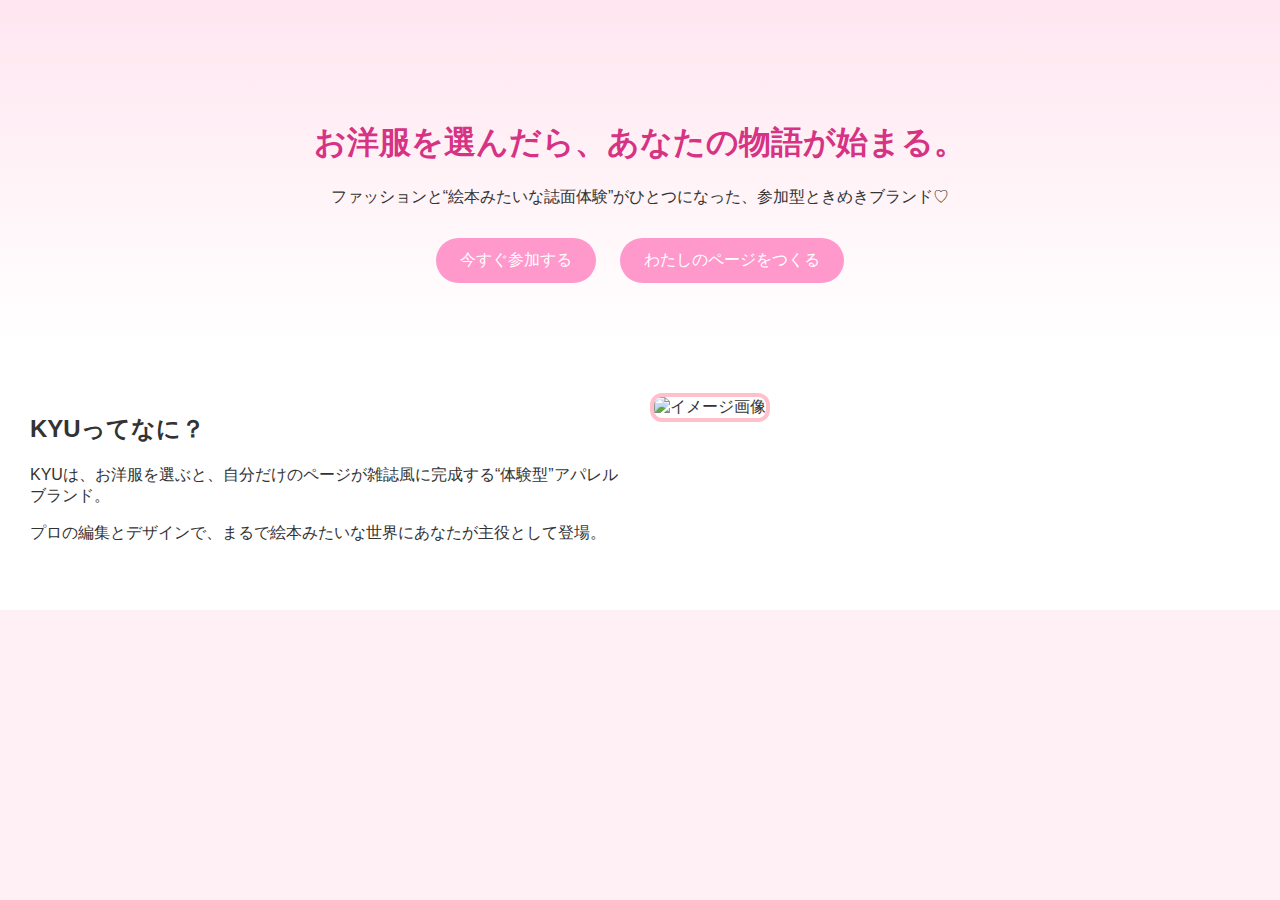
==== kyu_lp_template/index.html @ 945226c5 "Add files via upload" ====
<!DOCTYPE html>
<html lang="ja">
<head>
    <meta charset="UTF-8">
    <meta name="viewport" content="width=device-width, initial-scale=1.0">
    <title>KYU - かわいいからはじまる、わたしの物語</title>
    <link rel="stylesheet" href="style.css">
</head>
<body>
    <header class="hero">
        <h1>お洋服を選んだら、あなたの物語が始まる。</h1>
        <p>ファッションと“絵本みたいな誌面体験”がひとつになった、参加型ときめきブランド♡</p>
        <div class="cta-buttons">
            <a href="#" class="btn">今すぐ参加する</a>
            <a href="#" class="btn">わたしのページをつくる</a>
        </div>
    </header>
    <section class="intro">
        <div class="text">
            <h2>KYUってなに？</h2>
            <p>KYUは、お洋服を選ぶと、自分だけのページが雑誌風に完成する“体験型”アパレルブランド。</p>
            <p>プロの編集とデザインで、まるで絵本みたいな世界にあなたが主役として登場。</p>
        </div>
        <div class="image">
            <img src="img/sample1.jpg" alt="イメージ画像">
        </div>
    </section>
</body>
</html>
---- kyu_lp_template/style.css ----
body {
    font-family: 'Hiragino Maru Gothic Pro', sans-serif;
    background: #fff0f5;
    color: #333;
    margin: 0;
    padding: 0;
}
.hero {
    text-align: center;
    padding: 100px 20px 50px;
    background: linear-gradient(#ffe6f0, #fff);
}
.hero h1 {
    font-size: 2rem;
    color: #d63384;
}
.hero p {
    font-size: 1rem;
    margin: 20px 0;
}
.cta-buttons .btn {
    background: #ff99cc;
    color: white;
    text-decoration: none;
    padding: 12px 24px;
    margin: 10px;
    border-radius: 30px;
    display: inline-block;
}
.intro {
    display: flex;
    flex-wrap: wrap;
    padding: 40px 20px;
    background: white;
}
.intro .text {
    flex: 1 1 300px;
    padding: 10px;
}
.intro .image {
    flex: 1 1 300px;
    padding: 10px;
}
.intro img {
    width: 100%;
    border: 4px solid #ffc0cb;
    border-radius: 12px;
}
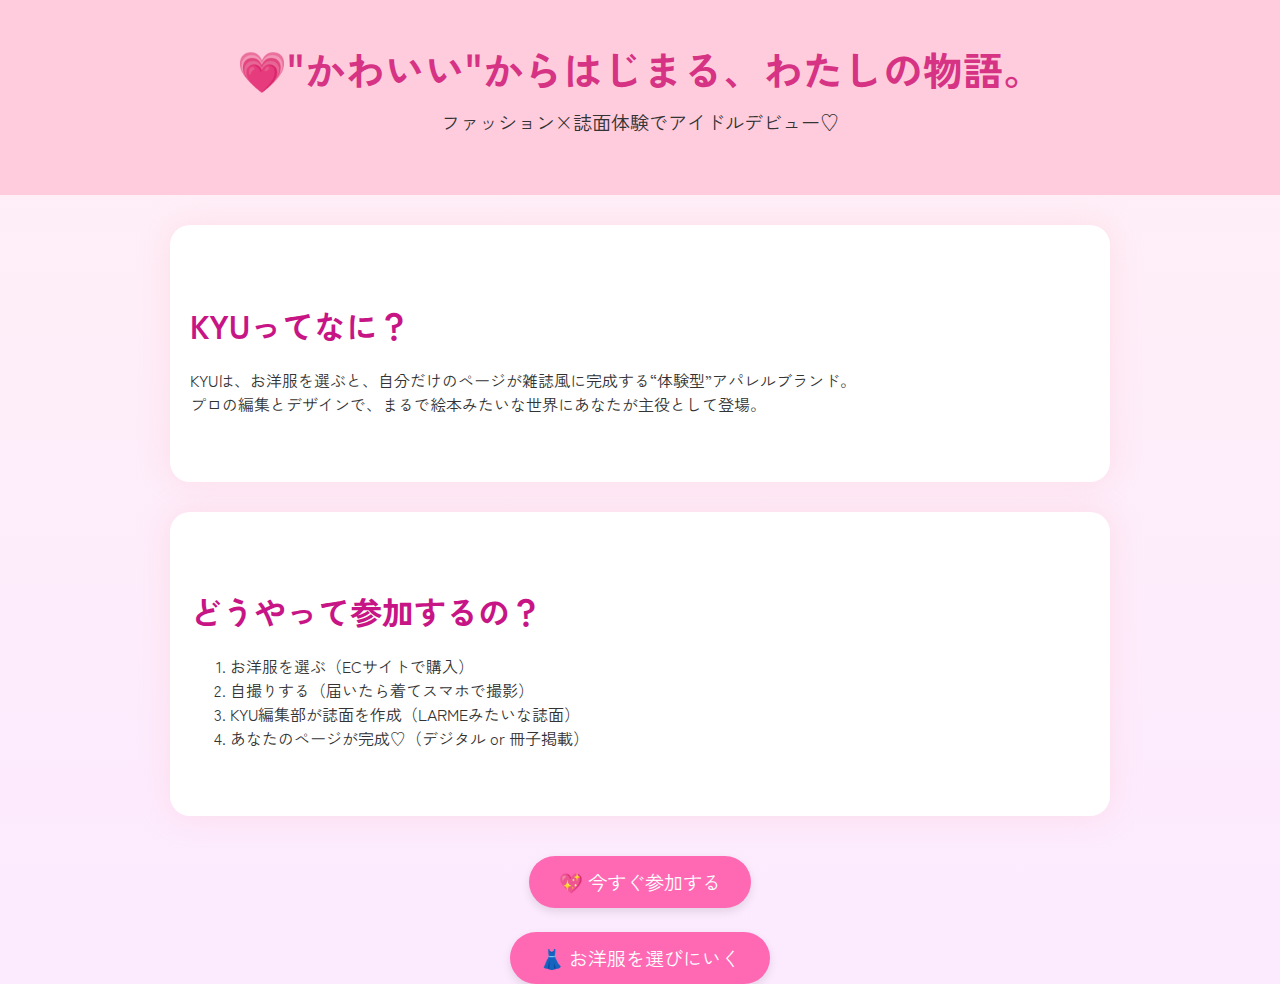
==== commit 0dc2dc8e: "Update index.html" ====
--- a/kyu_lp_template/index.html
+++ b/kyu_lp_template/index.html
@@ -1,30 +1,102 @@
-
 <!DOCTYPE html>
 <html lang="ja">
 <head>
-    <meta charset="UTF-8">
-    <meta name="viewport" content="width=device-width, initial-scale=1.0">
-    <title>KYU - かわいいからはじまる、わたしの物語</title>
-    <link rel="stylesheet" href="style.css">
+  <meta charset="UTF-8" />
+  <meta name="viewport" content="width=device-width, initial-scale=1.0" />
+  <title>KYU｜かわいいが始まるわたしの物語</title>
+  <link href="https://fonts.googleapis.com/css2?family=Zen+Kaku+Gothic+New&family=Great+Vibes&display=swap" rel="stylesheet">
+  <style>
+    body {
+      margin: 0;
+      font-family: 'Zen Kaku Gothic New', sans-serif;
+      background: linear-gradient(to bottom, #fff0f5, #fceaff);
+      color: #333;
+    }
+
+    header {
+      background: #ffccdd;
+      text-align: center;
+      padding: 40px 20px;
+    }
+
+    header h1 {
+      font-size: 2.5rem;
+      margin: 0;
+      color: #d63384;
+    }
+
+    header p {
+      margin-top: 10px;
+      font-size: 1.2rem;
+    }
+
+    .section {
+      padding: 50px 20px;
+      max-width: 900px;
+      margin: 0 auto;
+      background: white;
+      border-radius: 20px;
+      margin-top: 30px;
+      box-shadow: 0 0 30px rgba(255, 182, 193, 0.3);
+    }
+
+    .section h2 {
+      font-size: 2rem;
+      color: #c71585;
+      margin-bottom: 20px;
+    }
+
+    .cta {
+      text-align: center;
+      margin-top: 40px;
+    }
+
+    .cta a {
+      display: inline-block;
+      background: #ff69b4;
+      color: white;
+      text-decoration: none;
+      padding: 12px 30px;
+      border-radius: 30px;
+      font-size: 1.2rem;
+      box-shadow: 0 4px 10px rgba(0, 0, 0, 0.1);
+    }
+
+    .cta a:hover {
+      background: #ff1493;
+    }
+  </style>
 </head>
 <body>
-    <header class="hero">
-        <h1>お洋服を選んだら、あなたの物語が始まる。</h1>
-        <p>ファッションと“絵本みたいな誌面体験”がひとつになった、参加型ときめきブランド♡</p>
-        <div class="cta-buttons">
-            <a href="#" class="btn">今すぐ参加する</a>
-            <a href="#" class="btn">わたしのページをつくる</a>
-        </div>
-    </header>
-    <section class="intro">
-        <div class="text">
-            <h2>KYUってなに？</h2>
-            <p>KYUは、お洋服を選ぶと、自分だけのページが雑誌風に完成する“体験型”アパレルブランド。</p>
-            <p>プロの編集とデザインで、まるで絵本みたいな世界にあなたが主役として登場。</p>
-        </div>
-        <div class="image">
-            <img src="img/sample1.jpg" alt="イメージ画像">
-        </div>
-    </section>
+
+  <header>
+    <h1>💗"かわいい"からはじまる、わたしの物語。</h1>
+    <p>ファッション×誌面体験でアイドルデビュー♡</p>
+  </header>
+
+  <div class="section">
+    <h2>KYUってなに？</h2>
+    <p>
+      KYUは、お洋服を選ぶと、自分だけのページが雑誌風に完成する“体験型”アパレルブランド。<br>
+      プロの編集とデザインで、まるで絵本みたいな世界にあなたが主役として登場。
+    </p>
+  </div>
+
+  <div class="section">
+    <h2>どうやって参加するの？</h2>
+    <ol>
+      <li>お洋服を選ぶ（ECサイトで購入）</li>
+      <li>自撮りする（届いたら着てスマホで撮影）</li>
+      <li>KYU編集部が誌面を作成（LARMEみたいな誌面）</li>
+      <li>あなたのページが完成♡（デジタル or 冊子掲載）</li>
+    </ol>
+  </div>
+
+  <div class="cta">
+    <a href="#">💖 今すぐ参加する</a>
+    <br><br>
+    <a href="#">👗 お洋服を選びにいく</a>
+  </div>
+
 </body>
 </html>
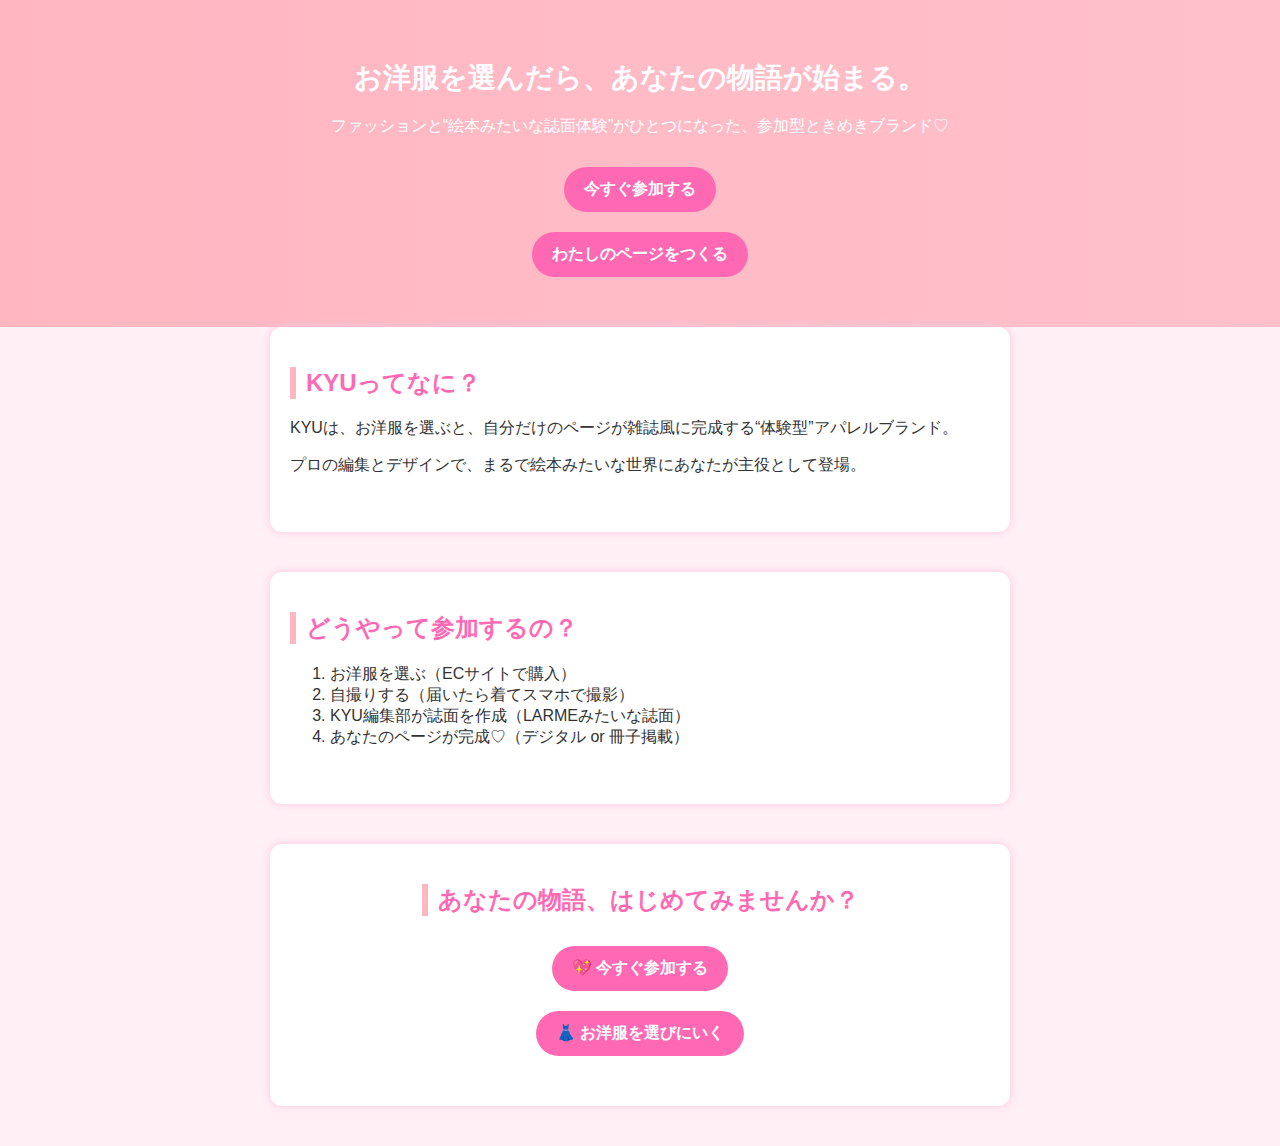
==== commit bf5ecf5f: "Update index.html" ====
--- a/kyu_lp_template/index.html
+++ b/kyu_lp_template/index.html
@@ -2,87 +2,82 @@
 <html lang="ja">
 <head>
   <meta charset="UTF-8" />
-  <meta name="viewport" content="width=device-width, initial-scale=1.0" />
-  <title>KYU｜かわいいが始まるわたしの物語</title>
-  <link href="https://fonts.googleapis.com/css2?family=Zen+Kaku+Gothic+New&family=Great+Vibes&display=swap" rel="stylesheet">
+  <meta name="viewport" content="width=device-width, initial-scale=1.0"/>
+  <title>KYU - かわいい参加型ファッション体験</title>
   <style>
     body {
+      background: #fff0f6;
+      color: #333;
+      font-family: "Hiragino Maru Gothic ProN", sans-serif;
       margin: 0;
-      font-family: 'Zen Kaku Gothic New', sans-serif;
-      background: linear-gradient(to bottom, #fff0f5, #fceaff);
-      color: #333;
+      padding: 0;
     }
-
     header {
-      background: #ffccdd;
+      background: linear-gradient(to right, #ffb6c1, #ffc0cb);
       text-align: center;
       padding: 40px 20px;
     }
-
     header h1 {
-      font-size: 2.5rem;
-      margin: 0;
-      color: #d63384;
+      font-size: 28px;
+      color: #fff;
     }
-
     header p {
-      margin-top: 10px;
-      font-size: 1.2rem;
+      font-size: 16px;
+      color: #fff;
     }
-
-    .section {
-      padding: 50px 20px;
-      max-width: 900px;
-      margin: 0 auto;
+    section {
+      padding: 40px 20px;
+      max-width: 700px;
+      margin: auto;
       background: white;
-      border-radius: 20px;
-      margin-top: 30px;
-      box-shadow: 0 0 30px rgba(255, 182, 193, 0.3);
+      border-radius: 12px;
+      box-shadow: 0 0 10px #f8c8dc;
+      margin-bottom: 40px;
     }
-
-    .section h2 {
-      font-size: 2rem;
-      color: #c71585;
-      margin-bottom: 20px;
+    h2 {
+      color: #ff69b4;
+      border-left: 6px solid #ffb6c1;
+      padding-left: 10px;
+      margin-top: 0;
     }
-
     .cta {
-      text-align: center;
-      margin-top: 40px;
+      display: flex;
+      flex-direction: column;
+      align-items: center;
+      margin-top: 20px;
     }
-
     .cta a {
-      display: inline-block;
       background: #ff69b4;
       color: white;
+      padding: 12px 20px;
+      border-radius: 999px;
       text-decoration: none;
-      padding: 12px 30px;
-      border-radius: 30px;
-      font-size: 1.2rem;
-      box-shadow: 0 4px 10px rgba(0, 0, 0, 0.1);
+      font-weight: bold;
+      margin: 10px;
+      transition: background 0.3s;
     }
-
     .cta a:hover {
-      background: #ff1493;
+      background: #ff85c1;
     }
   </style>
 </head>
 <body>
-
   <header>
-    <h1>💗"かわいい"からはじまる、わたしの物語。</h1>
-    <p>ファッション×誌面体験でアイドルデビュー♡</p>
+    <h1>お洋服を選んだら、あなたの物語が始まる。</h1>
+    <p>ファッションと“絵本みたいな誌面体験”がひとつになった、参加型ときめきブランド♡</p>
+    <div class="cta">
+      <a href="#">今すぐ参加する</a>
+      <a href="#">わたしのページをつくる</a>
+    </div>
   </header>
 
-  <div class="section">
+  <section>
     <h2>KYUってなに？</h2>
-    <p>
-      KYUは、お洋服を選ぶと、自分だけのページが雑誌風に完成する“体験型”アパレルブランド。<br>
-      プロの編集とデザインで、まるで絵本みたいな世界にあなたが主役として登場。
-    </p>
-  </div>
+    <p>KYUは、お洋服を選ぶと、自分だけのページが雑誌風に完成する“体験型”アパレルブランド。</p>
+    <p>プロの編集とデザインで、まるで絵本みたいな世界にあなたが主役として登場。</p>
+  </section>
 
-  <div class="section">
+  <section>
     <h2>どうやって参加するの？</h2>
     <ol>
       <li>お洋服を選ぶ（ECサイトで購入）</li>
@@ -90,13 +85,12 @@
       <li>KYU編集部が誌面を作成（LARMEみたいな誌面）</li>
       <li>あなたのページが完成♡（デジタル or 冊子掲載）</li>
     </ol>
-  </div>
+  </section>
 
-  <div class="cta">
+  <section class="cta">
+    <h2>あなたの物語、はじめてみませんか？</h2>
     <a href="#">💖 今すぐ参加する</a>
-    <br><br>
     <a href="#">👗 お洋服を選びにいく</a>
-  </div>
-
+  </section>
 </body>
 </html>
